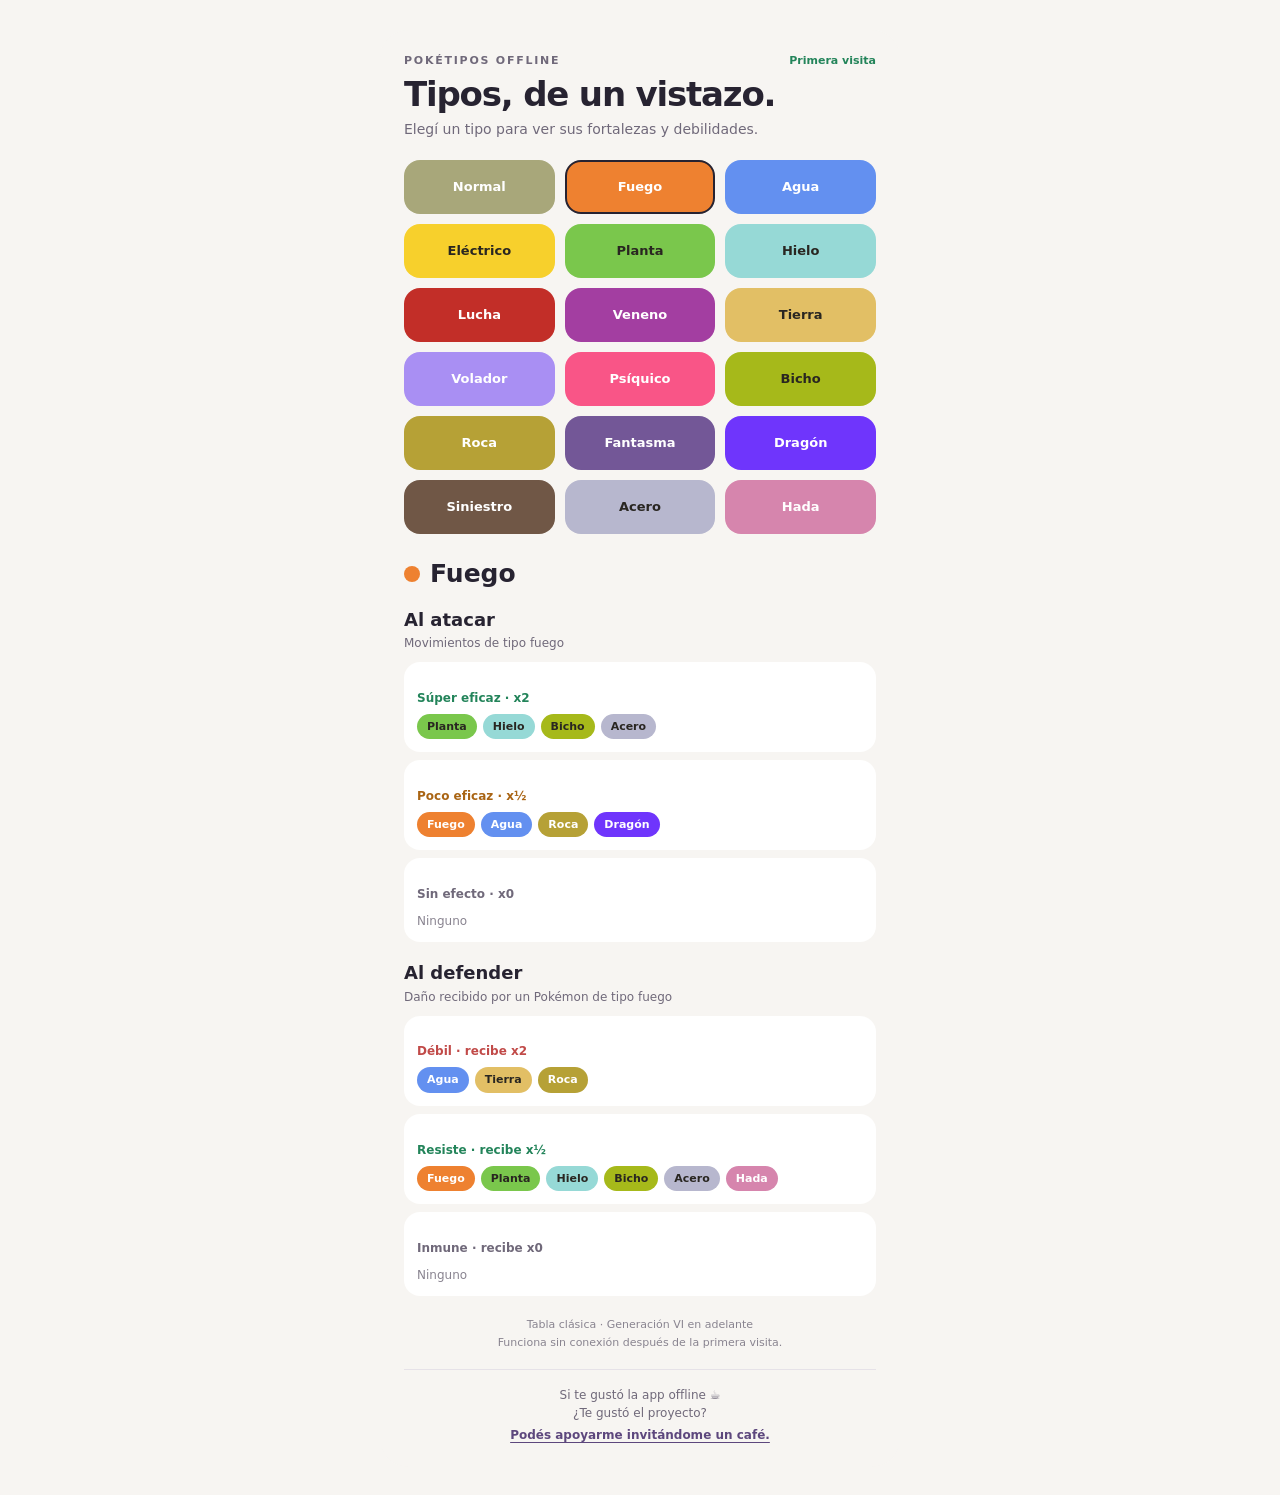
==== index.html @ 2f3f5215 "Add PokéTipos Offline app and documentation" ====
<!doctype html>
<html lang="es">
<head>
  <meta charset="utf-8">
  <meta name="viewport" content="width=device-width, initial-scale=1, viewport-fit=cover">
  <meta name="theme-color" content="#f7f5f2">
  <meta name="description" content="Consultá fortalezas, debilidades y efectividades de los 18 tipos Pokémon, incluso sin conexión.">
  <link rel="manifest" href="./manifest.webmanifest">
  <link rel="icon" type="image/png" sizes="192x192" href="./icons/icon-192.png">
  <link rel="apple-touch-icon" href="./icons/icon-192.png">
  <link rel="stylesheet" href="./styles.css">
  <title>PokéTipos Offline</title>
</head>
<body>
  <main class="app-shell">
    <header class="app-header">
      <div class="brand-line">
        <span class="eyebrow">POKÉTIPOS OFFLINE</span>
        <span id="connection-state" class="connection-state" role="status">Offline listo</span>
      </div>
      <h1>Tipos, de un vistazo.</h1>
      <p class="intro">Elegí un tipo para ver sus fortalezas y debilidades.</p>
    </header>

    <section aria-label="Seleccionar tipo">
      <div id="type-grid" class="type-grid" role="group" aria-label="18 tipos disponibles"></div>
    </section>

    <section class="details" aria-live="polite" aria-atomic="false">
      <div class="selected-type">
        <span id="selected-swatch" class="selected-swatch" aria-hidden="true"></span>
        <h2 id="selected-name">Fuego</h2>
      </div>
      <div class="matchup-section">
        <h3>Al atacar</h3>
        <p id="attack-caption" class="section-caption"></p>
        <div id="attack-groups" class="effect-groups"></div>
      </div>
      <div class="matchup-section">
        <h3>Al defender</h3>
        <p id="defense-caption" class="section-caption"></p>
        <div id="defense-groups" class="effect-groups"></div>
      </div>
    </section>

    <footer class="app-footer">
      <button id="install-button" class="install-button" type="button" hidden>Instalar PokéTipos Offline</button>
      <p>Tabla clásica · Generación VI en adelante</p>
      <p>Funciona sin conexión después de la primera visita.</p>
      <div class="support-note">
        <p>Si te gustó la app offline ☕</p>
        <p>¿Te gustó el proyecto?</p>
        <a href="https://ko-fi.com/martinmartinezgarcia" target="_blank" rel="noopener noreferrer">Podés apoyarme invitándome un café.</a>
      </div>
    </footer>
  </main>
  <script src="./app.js" defer></script>
</body>
</html>
---- styles.css ----
:root {
  color-scheme: light;
  font-family: system-ui, -apple-system, BlinkMacSystemFont, "Segoe UI", sans-serif;
  color: #272331;
  background: #f7f5f2;
  font-synthesis: none;
  text-rendering: optimizeLegibility;
  -webkit-tap-highlight-color: transparent;
}

* { box-sizing: border-box; }

body {
  min-width: 320px;
  min-height: 100vh;
  margin: 0;
  padding: max(20px, env(safe-area-inset-top)) 16px max(28px, env(safe-area-inset-bottom));
  background: #f7f5f2;
}

.app-shell { width: min(100%, 520px); margin: 0 auto; }
.app-header { margin-bottom: 20px; }
.brand-line { display: flex; align-items: center; justify-content: space-between; gap: 10px; }
.eyebrow { color: #70697a; font-size: 11px; font-weight: 800; letter-spacing: .16em; }
.connection-state { color: #23845a; font-size: 11px; font-weight: 700; }
h1 { margin: 9px 0 6px; font-size: clamp(27px, 8vw, 34px); line-height: 1.1; letter-spacing: -.035em; }
.intro { margin: 0; color: #70697a; font-size: 14px; line-height: 1.45; }

.type-grid { display: grid; grid-template-columns: repeat(3, minmax(0, 1fr)); gap: 9px; }
.type-tile {
  min-height: 50px;
  padding: 8px 5px;
  border: 2px solid transparent;
  border-radius: 16px;
  background: var(--type-color);
  color: var(--type-text);
  font: inherit;
  font-size: 13px;
  font-weight: 750;
  cursor: pointer;
  touch-action: manipulation;
  transition: transform 120ms ease, border-color 120ms ease;
}
.type-tile:active { transform: scale(.97); }
.type-tile[aria-pressed="true"] { border-color: #272331; }
.type-tile:focus-visible, .install-button:focus-visible { outline: 3px solid #272331; outline-offset: 3px; }

.details { margin-top: 25px; }
.selected-type { display: flex; align-items: center; gap: 10px; margin-bottom: 16px; }
.selected-swatch { width: 16px; height: 16px; flex: 0 0 auto; border-radius: 50%; }
h2 { margin: 0; font-size: 25px; line-height: 1.2; }
.matchup-section { margin-top: 20px; }
h3 { margin: 0; font-size: 18px; line-height: 1.25; }
.section-caption { margin: 4px 0 10px; color: #70697a; font-size: 12px; line-height: 1.4; }
.effect-groups { display: grid; gap: 8px; }
.effect-group { min-width: 0; padding: 13px; border-radius: 16px; background: #fff; }
.effect-label { margin-bottom: 9px; font-size: 12px; font-weight: 800; }
.effect-types { display: flex; flex-wrap: wrap; gap: 6px; }
.type-chip { padding: 6px 10px; border-radius: 99px; background: var(--type-color); color: var(--type-text); font-size: 11px; font-weight: 750; line-height: 1.2; }
.empty-result { color: #898490; font-size: 12px; }

.app-footer { margin-top: 22px; text-align: center; }
.app-footer p { margin: 5px 0; color: #898490; font-size: 11px; }
.support-note { margin-top: 20px; padding-top: 14px; border-top: 1px solid #e6e2e8; }
.support-note p { margin: 4px 0; color: #70697a; font-size: 12px; }
.support-note a { display: inline-block; margin-top: 4px; color: #5d477d; font-size: 12px; font-weight: 700; text-underline-offset: 3px; }
.install-button { margin-bottom: 12px; padding: 11px 17px; border: 0; border-radius: 99px; background: #352d46; color: #fff; font: inherit; font-size: 13px; font-weight: 750; cursor: pointer; }
.install-button[hidden] { display: none; }

@media (min-width: 560px) {
  body { padding-top: 30px; }
  .app-shell { padding: 24px; border-radius: 28px; background: #f7f5f2; }
  .type-grid { gap: 10px; }
  .type-tile { min-height: 54px; }
  .effect-groups { grid-template-columns: 1fr; }
}

@media (prefers-reduced-motion: reduce) {
  *, *::before, *::after { scroll-behavior: auto !important; transition-duration: .01ms !important; }
}
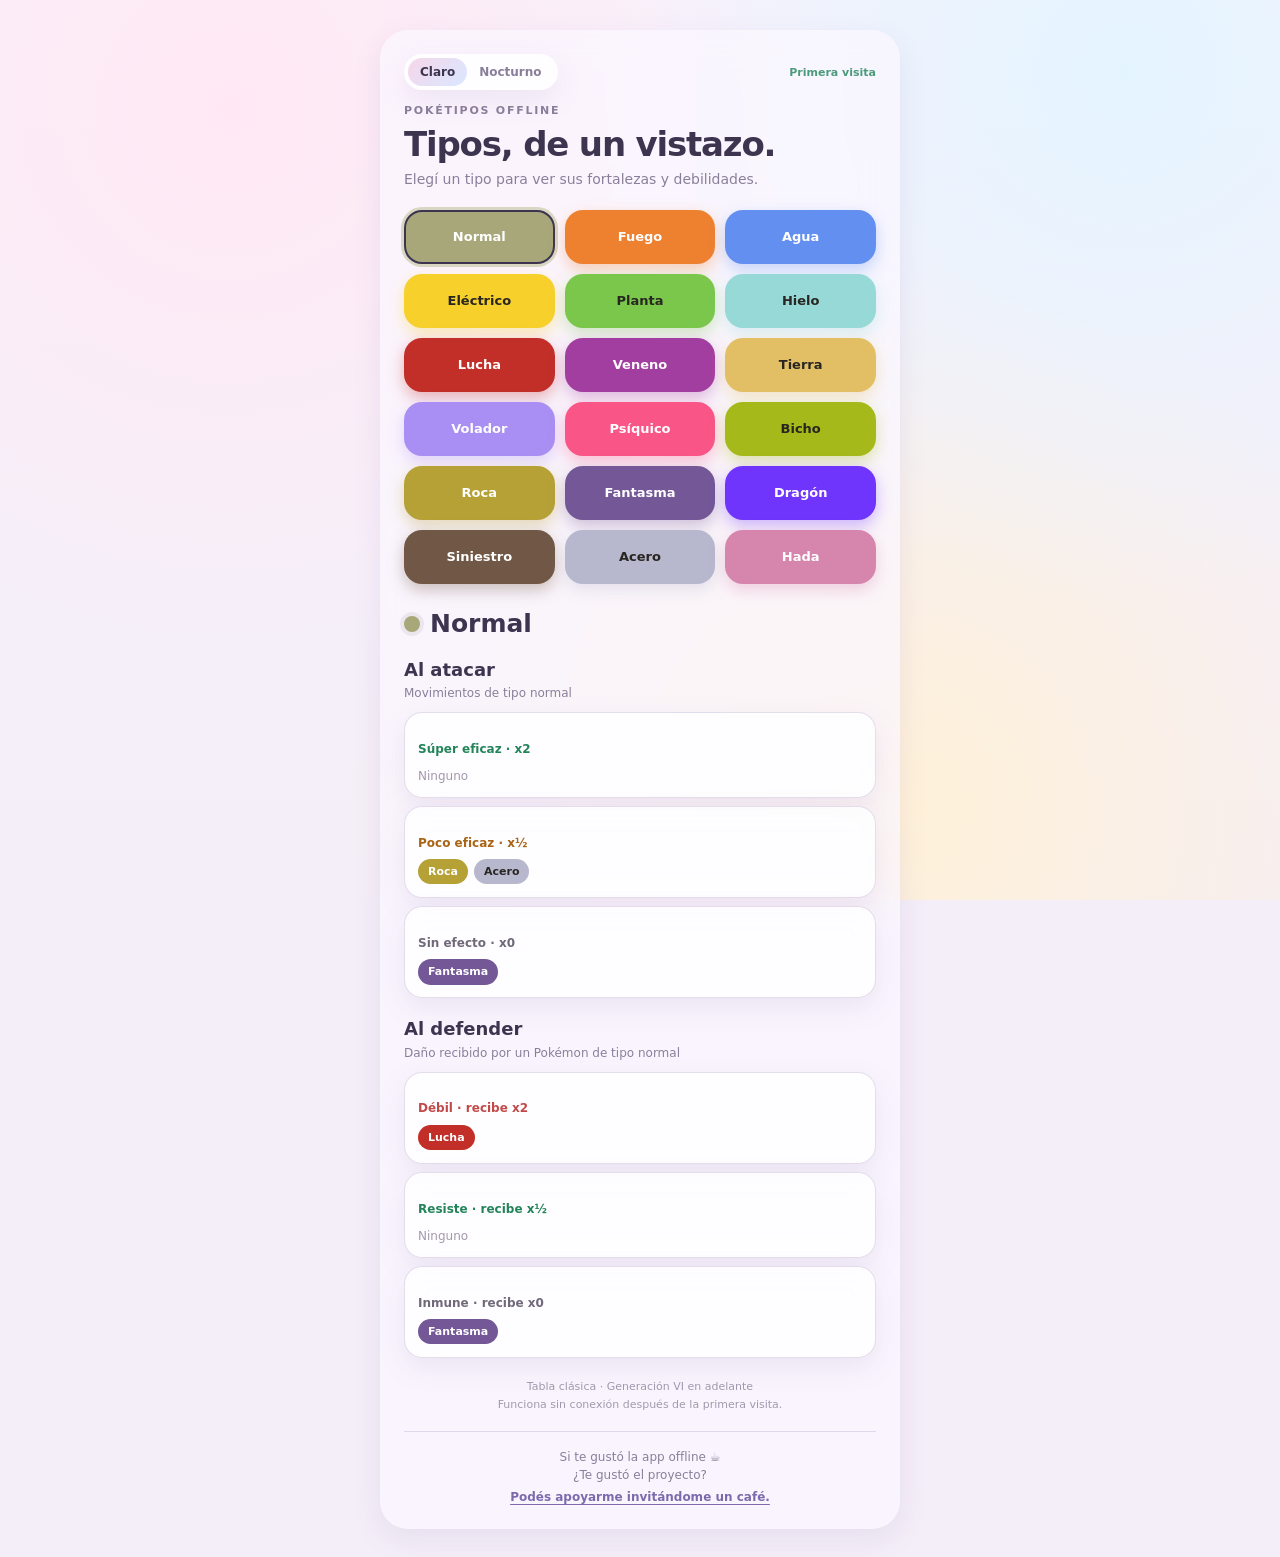
==== commit cacfcb21: "Add dark mode theme toggle with smooth transitions - Add Claro/Nocturno switch with localStorage per" ====
--- a/index.html
+++ b/index.html
@@ -3,7 +3,7 @@
 <head>
   <meta charset="utf-8">
   <meta name="viewport" content="width=device-width, initial-scale=1, viewport-fit=cover">
-  <meta name="theme-color" content="#f7f5f2">
+  <meta name="theme-color" content="#f4eef8">
   <meta name="description" content="Consultá fortalezas, debilidades y efectividades de los 18 tipos Pokémon, incluso sin conexión.">
   <link rel="manifest" href="./manifest.webmanifest">
   <link rel="icon" type="image/png" sizes="192x192" href="./icons/icon-192.png">
@@ -14,9 +14,15 @@
 <body>
   <main class="app-shell">
     <header class="app-header">
+      <div class="top-bar">
+        <div class="theme-switch" role="group" aria-label="Tema">
+          <button id="theme-light" type="button" class="theme-btn" aria-pressed="true">Claro</button>
+          <button id="theme-dark" type="button" class="theme-btn" aria-pressed="false">Nocturno</button>
+        </div>
+        <span id="connection-state" class="connection-state" role="status">Offline listo</span>
+      </div>
       <div class="brand-line">
         <span class="eyebrow">POKÉTIPOS OFFLINE</span>
-        <span id="connection-state" class="connection-state" role="status">Offline listo</span>
       </div>
       <h1>Tipos, de un vistazo.</h1>
       <p class="intro">Elegí un tipo para ver sus fortalezas y debilidades.</p>
@@ -29,7 +35,7 @@
     <section class="details" aria-live="polite" aria-atomic="false">
       <div class="selected-type">
         <span id="selected-swatch" class="selected-swatch" aria-hidden="true"></span>
-        <h2 id="selected-name">Fuego</h2>
+        <h2 id="selected-name">Normal</h2>
       </div>
       <div class="matchup-section">
         <h3>Al atacar</h3>
--- a/styles.css
+++ b/styles.css
@@ -1,11 +1,43 @@
 :root {
   color-scheme: light;
+  --bg: #f4eef8;
+  --bg-soft: #fbf7ff;
+  --ink: #3d3550;
+  --muted: #8a7f9a;
+  --muted-2: #a398ad;
+  --card: rgba(255, 255, 255, 0.78);
+  --line: rgba(180, 160, 200, 0.35);
+  --accent: #7c6aad;
+  --ok: #4c9a7a;
+  --shadow: 0 10px 28px rgba(140, 110, 170, 0.12);
+  --glow: radial-gradient(circle at 18% 12%, #ffe8f4 0%, transparent 42%),
+          radial-gradient(circle at 88% 8%, #e4f4ff 0%, transparent 38%),
+          radial-gradient(circle at 70% 90%, #fff1d8 0%, transparent 46%),
+          linear-gradient(180deg, #f8f2fb 0%, #f4eef8 100%);
   font-family: system-ui, -apple-system, BlinkMacSystemFont, "Segoe UI", sans-serif;
-  color: #272331;
-  background: #f7f5f2;
+  color: var(--ink);
+  background: var(--bg);
   font-synthesis: none;
   text-rendering: optimizeLegibility;
   -webkit-tap-highlight-color: transparent;
+}
+
+html[data-theme="dark"] {
+  color-scheme: dark;
+  --bg: #1c1828;
+  --bg-soft: #251f34;
+  --ink: #f3ecfb;
+  --muted: #b5a8c6;
+  --muted-2: #8e829e;
+  --card: rgba(42, 35, 58, 0.82);
+  --line: rgba(180, 150, 210, 0.22);
+  --accent: #cbb6f0;
+  --ok: #7ed0ab;
+  --shadow: 0 12px 32px rgba(8, 4, 16, 0.35);
+  --glow: radial-gradient(circle at 16% 10%, #3a2858 0%, transparent 42%),
+          radial-gradient(circle at 90% 6%, #243656 0%, transparent 40%),
+          radial-gradient(circle at 72% 92%, #3a2a40 0%, transparent 48%),
+          linear-gradient(180deg, #221c30 0%, #1c1828 100%);
 }
 
 * { box-sizing: border-box; }
@@ -15,23 +47,67 @@
   min-height: 100vh;
   margin: 0;
   padding: max(20px, env(safe-area-inset-top)) 16px max(28px, env(safe-area-inset-bottom));
-  background: #f7f5f2;
+  background: var(--glow);
+  background-attachment: fixed;
+  color: var(--ink);
+  transition: background 280ms ease, color 280ms ease;
 }
 
 .app-shell { width: min(100%, 520px); margin: 0 auto; }
 .app-header { margin-bottom: 20px; }
+
+.top-bar {
+  display: flex;
+  align-items: center;
+  justify-content: space-between;
+  gap: 10px;
+  margin-bottom: 14px;
+}
+
+.theme-switch {
+  display: inline-flex;
+  padding: 4px;
+  border-radius: 999px;
+  background: var(--card);
+  box-shadow: var(--shadow);
+  backdrop-filter: blur(10px);
+}
+
+.theme-btn {
+  border: 0;
+  border-radius: 999px;
+  padding: 7px 12px;
+  background: transparent;
+  color: var(--muted);
+  font: inherit;
+  font-size: 12px;
+  font-weight: 750;
+  cursor: pointer;
+  transition: background 180ms ease, color 180ms ease, transform 180ms ease;
+}
+
+.theme-btn[aria-pressed="true"] {
+  background: linear-gradient(135deg, #f7d6ea, #d9e8ff);
+  color: #3d3550;
+}
+
+html[data-theme="dark"] .theme-btn[aria-pressed="true"] {
+  background: linear-gradient(135deg, #5a4578, #3d4f78);
+  color: #f3ecfb;
+}
+
 .brand-line { display: flex; align-items: center; justify-content: space-between; gap: 10px; }
-.eyebrow { color: #70697a; font-size: 11px; font-weight: 800; letter-spacing: .16em; }
-.connection-state { color: #23845a; font-size: 11px; font-weight: 700; }
+.eyebrow { color: var(--muted); font-size: 11px; font-weight: 800; letter-spacing: .16em; }
+.connection-state { color: var(--ok); font-size: 11px; font-weight: 700; }
 h1 { margin: 9px 0 6px; font-size: clamp(27px, 8vw, 34px); line-height: 1.1; letter-spacing: -.035em; }
-.intro { margin: 0; color: #70697a; font-size: 14px; line-height: 1.45; }
+.intro { margin: 0; color: var(--muted); font-size: 14px; line-height: 1.45; }
 
 .type-grid { display: grid; grid-template-columns: repeat(3, minmax(0, 1fr)); gap: 9px; }
 .type-tile {
   min-height: 50px;
   padding: 8px 5px;
   border: 2px solid transparent;
-  border-radius: 16px;
+  border-radius: 18px;
   background: var(--type-color);
   color: var(--type-text);
   font: inherit;
@@ -39,42 +115,97 @@
   font-weight: 750;
   cursor: pointer;
   touch-action: manipulation;
-  transition: transform 120ms ease, border-color 120ms ease;
-}
+  box-shadow: 0 6px 16px color-mix(in srgb, var(--type-color) 35%, transparent);
+  transition: transform 160ms ease, border-color 160ms ease, filter 160ms ease, box-shadow 160ms ease;
+}
+.type-tile:hover { transform: translateY(-2px); filter: saturate(1.08); }
 .type-tile:active { transform: scale(.97); }
-.type-tile[aria-pressed="true"] { border-color: #272331; }
-.type-tile:focus-visible, .install-button:focus-visible { outline: 3px solid #272331; outline-offset: 3px; }
+.type-tile[aria-pressed="true"] {
+  border-color: var(--ink);
+  box-shadow: 0 0 0 3px color-mix(in srgb, var(--type-color) 45%, white);
+}
+.type-tile:focus-visible, .install-button:focus-visible, .theme-btn:focus-visible {
+  outline: 3px solid var(--accent);
+  outline-offset: 3px;
+}
 
 .details { margin-top: 25px; }
 .selected-type { display: flex; align-items: center; gap: 10px; margin-bottom: 16px; }
-.selected-swatch { width: 16px; height: 16px; flex: 0 0 auto; border-radius: 50%; }
+.selected-swatch {
+  width: 16px;
+  height: 16px;
+  flex: 0 0 auto;
+  border-radius: 50%;
+  box-shadow: 0 0 0 4px color-mix(in srgb, currentColor 8%, transparent);
+  animation: pulse 2.4s ease-in-out infinite;
+}
 h2 { margin: 0; font-size: 25px; line-height: 1.2; }
 .matchup-section { margin-top: 20px; }
 h3 { margin: 0; font-size: 18px; line-height: 1.25; }
-.section-caption { margin: 4px 0 10px; color: #70697a; font-size: 12px; line-height: 1.4; }
+.section-caption { margin: 4px 0 10px; color: var(--muted); font-size: 12px; line-height: 1.4; }
 .effect-groups { display: grid; gap: 8px; }
-.effect-group { min-width: 0; padding: 13px; border-radius: 16px; background: #fff; }
+.effect-group {
+  min-width: 0;
+  padding: 13px;
+  border-radius: 18px;
+  background: var(--card);
+  border: 1px solid var(--line);
+  box-shadow: var(--shadow);
+  backdrop-filter: blur(12px);
+}
 .effect-label { margin-bottom: 9px; font-size: 12px; font-weight: 800; }
 .effect-types { display: flex; flex-wrap: wrap; gap: 6px; }
-.type-chip { padding: 6px 10px; border-radius: 99px; background: var(--type-color); color: var(--type-text); font-size: 11px; font-weight: 750; line-height: 1.2; }
-.empty-result { color: #898490; font-size: 12px; }
+.type-chip {
+  padding: 6px 10px;
+  border-radius: 99px;
+  background: var(--type-color);
+  color: var(--type-text);
+  font-size: 11px;
+  font-weight: 750;
+  line-height: 1.2;
+  transition: transform 160ms ease;
+}
+.type-chip:hover { transform: translateY(-1px); }
+.empty-result { color: var(--muted-2); font-size: 12px; }
 
 .app-footer { margin-top: 22px; text-align: center; }
-.app-footer p { margin: 5px 0; color: #898490; font-size: 11px; }
-.support-note { margin-top: 20px; padding-top: 14px; border-top: 1px solid #e6e2e8; }
-.support-note p { margin: 4px 0; color: #70697a; font-size: 12px; }
-.support-note a { display: inline-block; margin-top: 4px; color: #5d477d; font-size: 12px; font-weight: 700; text-underline-offset: 3px; }
-.install-button { margin-bottom: 12px; padding: 11px 17px; border: 0; border-radius: 99px; background: #352d46; color: #fff; font: inherit; font-size: 13px; font-weight: 750; cursor: pointer; }
+.app-footer p { margin: 5px 0; color: var(--muted-2); font-size: 11px; }
+.support-note { margin-top: 20px; padding-top: 14px; border-top: 1px solid var(--line); }
+.support-note p { margin: 4px 0; color: var(--muted); font-size: 12px; }
+.support-note a { display: inline-block; margin-top: 4px; color: var(--accent); font-size: 12px; font-weight: 700; text-underline-offset: 3px; }
+.install-button {
+  margin-bottom: 12px;
+  padding: 11px 17px;
+  border: 0;
+  border-radius: 99px;
+  background: linear-gradient(135deg, #c9b6e8, #9bb8e8);
+  color: #2f2940;
+  font: inherit;
+  font-size: 13px;
+  font-weight: 750;
+  cursor: pointer;
+}
 .install-button[hidden] { display: none; }
+
+@keyframes pulse {
+  0%, 100% { transform: scale(1); opacity: 1; }
+  50% { transform: scale(1.18); opacity: .85; }
+}
 
 @media (min-width: 560px) {
   body { padding-top: 30px; }
-  .app-shell { padding: 24px; border-radius: 28px; background: #f7f5f2; }
+  .app-shell {
+    padding: 24px;
+    border-radius: 28px;
+    background: color-mix(in srgb, var(--bg-soft) 72%, transparent);
+    box-shadow: var(--shadow);
+    backdrop-filter: blur(16px);
+  }
   .type-grid { gap: 10px; }
   .type-tile { min-height: 54px; }
   .effect-groups { grid-template-columns: 1fr; }
 }
 
 @media (prefers-reduced-motion: reduce) {
-  *, *::before, *::after { scroll-behavior: auto !important; transition-duration: .01ms !important; }
-}
+  *, *::before, *::after { scroll-behavior: auto !important; transition-duration: .01ms !important; animation: none !important; }
+}
